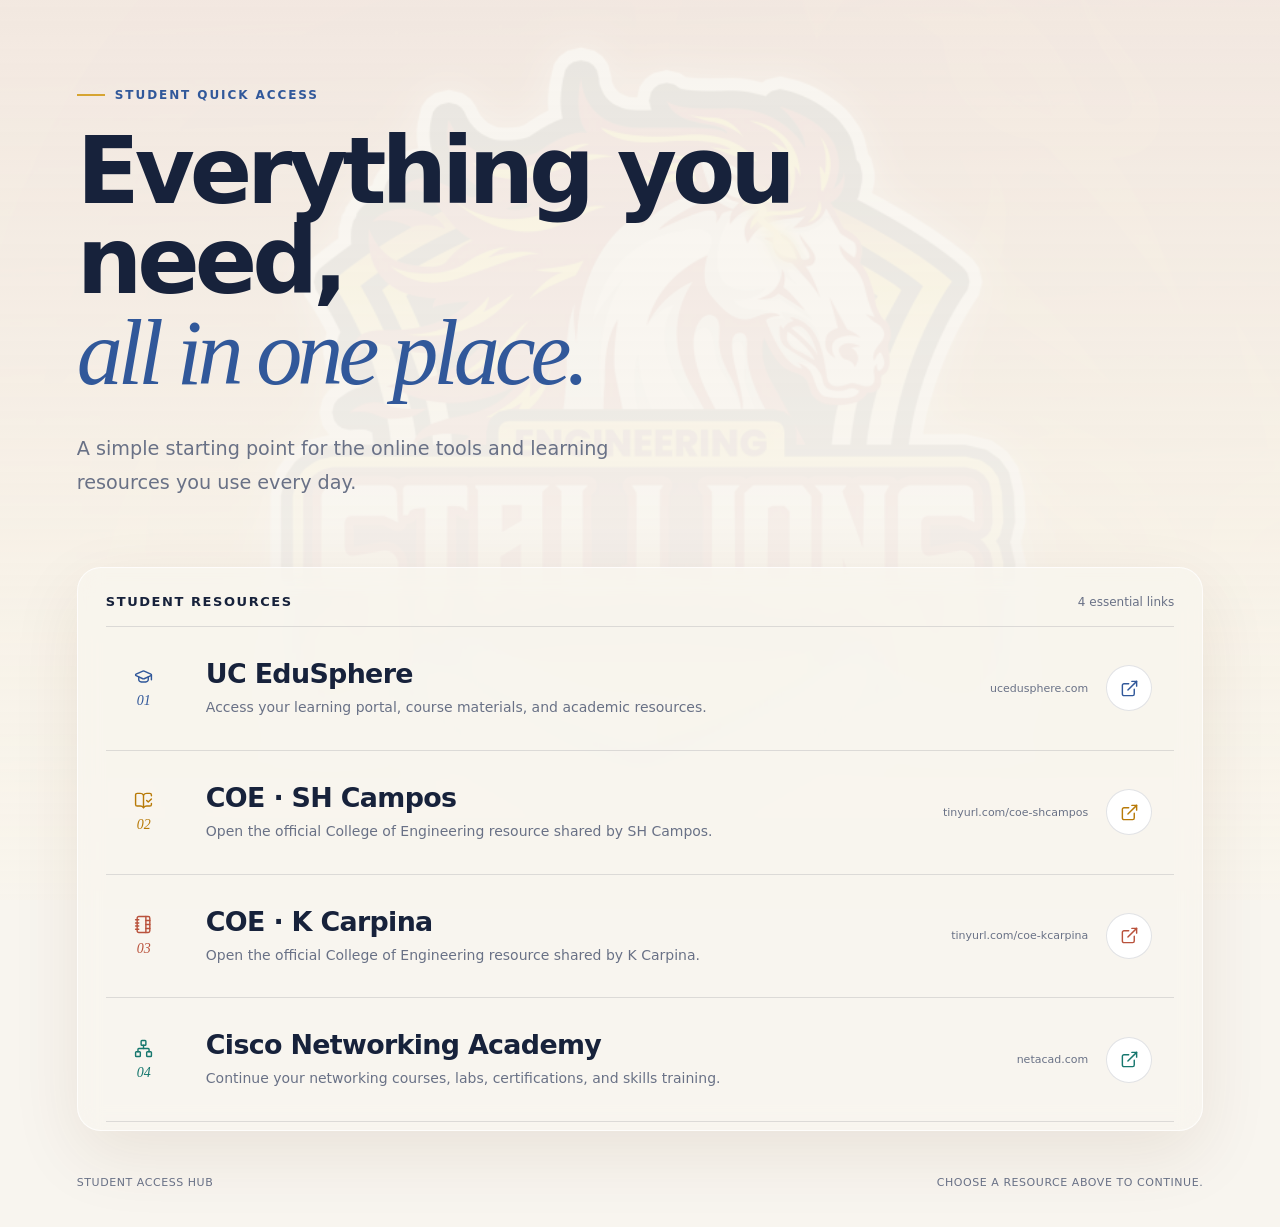
==== index.html @ c62813d9 "Add files via upload" ====
<!doctype html>
<html lang="en">
  <head>
    <meta charset="utf-8" />
    <meta name="viewport" content="width=device-width, initial-scale=1" />
    <meta name="description" content="Centralized access to essential student websites and learning resources." />
    <meta property="og:title" content="Student Access Hub" />
    <meta property="og:description" content="Centralized access to essential student websites and learning resources." />
    <meta property="og:image" content="assets/og.png" />
    <title>Student Access Hub</title>
    <link rel="stylesheet" href="styles.css" />
  </head>
  <body>
    <main>
      <section class="hero" aria-labelledby="page-title">
        <div class="eyebrow"><span></span> Student quick access</div>
        <h1 id="page-title">Everything you need,<br /><em>all in one place.</em></h1>
        <p class="intro">A simple starting point for the online tools and learning resources you use every day.</p>
      </section>

      <section class="resources" aria-label="Student websites">
        <div class="section-heading"><h2>Student resources</h2><p>4 essential links</p></div>
        <div class="resource-list">
          <a class="resource-card blue" href="https://ucedusphere.com/" target="_blank" rel="noopener noreferrer" aria-label="Open UC EduSphere in a new tab">
            <span class="resource-index" aria-hidden="true"><i data-lucide="graduation-cap"></i><span>01</span></span>
            <span class="resource-copy"><strong>UC EduSphere</strong><span>Access your learning portal, course materials, and academic resources.</span></span>
            <span class="resource-action"><small>ucedusphere.com</small><span class="arrow" aria-hidden="true"><i data-lucide="external-link"></i></span></span>
          </a>

          <a class="resource-card gold" href="https://tinyurl.com/coe-shcampos" target="_blank" rel="noopener noreferrer" aria-label="Open COE SH Campos in a new tab">
            <span class="resource-index" aria-hidden="true"><i data-lucide="book-open-check"></i><span>02</span></span>
            <span class="resource-copy"><strong>COE · SH Campos</strong><span>Open the official College of Engineering resource shared by SH Campos.</span></span>
            <span class="resource-action"><small>tinyurl.com/coe-shcampos</small><span class="arrow" aria-hidden="true"><i data-lucide="external-link"></i></span></span>
          </a>

          <a class="resource-card coral" href="https://tinyurl.com/coe-kcarpina" target="_blank" rel="noopener noreferrer" aria-label="Open COE K Carpina in a new tab">
            <span class="resource-index" aria-hidden="true"><i data-lucide="notebook-tabs"></i><span>03</span></span>
            <span class="resource-copy"><strong>COE · K Carpina</strong><span>Open the official College of Engineering resource shared by K Carpina.</span></span>
            <span class="resource-action"><small>tinyurl.com/coe-kcarpina</small><span class="arrow" aria-hidden="true"><i data-lucide="external-link"></i></span></span>
          </a>

          <a class="resource-card teal" href="https://www.netacad.com/" target="_blank" rel="noopener noreferrer" aria-label="Open Cisco Networking Academy in a new tab">
            <span class="resource-index" aria-hidden="true"><i data-lucide="network"></i><span>04</span></span>
            <span class="resource-copy"><strong>Cisco Networking Academy</strong><span>Continue your networking courses, labs, certifications, and skills training.</span></span>
            <span class="resource-action"><small>netacad.com</small><span class="arrow" aria-hidden="true"><i data-lucide="external-link"></i></span></span>
          </a>
        </div>
      </section>

      <footer><p>Student Access Hub</p><p>Choose a resource above to continue.</p></footer>
    </main>
    <script src="lucide.min.js"></script>
    <script>lucide.createIcons({ attrs: { "stroke-width": 1.8 } });</script>
  </body>
</html>
---- styles.css ----
:root { --ink: #17223b; --paper: #f8f5ef; --muted: #697186; --line: rgba(23,34,59,.13); }
* { box-sizing: border-box; }
html { scroll-behavior: smooth; }
body { margin: 0; background: var(--paper); color: var(--ink); font-family: Inter, ui-sans-serif, system-ui, -apple-system, BlinkMacSystemFont, "Segoe UI", sans-serif; }
main { min-height: 100vh; position: relative; overflow: hidden; padding: 0 6vw; isolation: isolate; }
main::before { content: ""; position: fixed; z-index: -2; inset: 0; pointer-events: none; background: url("assets/stallions-background.png") center top / cover no-repeat; opacity: .18; }
main::after { content: ""; position: fixed; z-index: -1; inset: 0; pointer-events: none; background: linear-gradient(180deg, rgba(248,245,239,.66) 0%, rgba(248,245,239,.78) 48%, rgba(248,245,239,.94) 100%); }
.hero, .resources, footer { position: relative; z-index: 1; }
.hero { max-width: 1160px; margin: 0 auto; padding: 88px 0 68px; }
.eyebrow { display: flex; align-items: center; gap: 10px; margin-bottom: 24px; color: #31589a; font-size: 12px; font-weight: 800; letter-spacing: .16em; text-transform: uppercase; }
.eyebrow span { width: 28px; height: 2px; background: #d6a432; }
h1 { margin: 0; max-width: 920px; font-size: clamp(3rem,7.2vw,6.8rem); line-height: .98; letter-spacing: -.055em; font-weight: 750; }
h1 em { color: #31589a; font-family: Georgia, "Times New Roman", serif; font-weight: 500; }
.intro { max-width: 590px; margin: 34px 0 0; color: var(--muted); font-size: clamp(1rem,1.5vw,1.2rem); line-height: 1.75; }
.resources { max-width: 1160px; margin: 0 auto; padding: 26px 28px 8px; border: 1px solid rgba(255,255,255,.72); border-radius: 24px; background: rgba(248,245,239,.72); box-shadow: 0 24px 70px rgba(88,44,6,.09); backdrop-filter: blur(12px); }
.section-heading { display: flex; justify-content: space-between; align-items: baseline; padding-bottom: 17px; border-bottom: 1px solid var(--line); }
.section-heading h2 { margin: 0; font-size: 13px; letter-spacing: .12em; text-transform: uppercase; }
.section-heading p { margin: 0; color: var(--muted); font-size: 12px; }
.resource-list { display: grid; }
.resource-card { --accent: #31589a; display: grid; grid-template-columns: 76px minmax(0,1fr) auto; gap: 24px; align-items: center; padding: 31px 22px 31px 0; border-bottom: 1px solid var(--line); color: inherit; text-decoration: none; transition: padding .22s ease, background .22s ease; }
.resource-card.gold { --accent: #b87a08; }
.resource-card.coral { --accent: #b9523c; }
.resource-card.teal { --accent: #16776e; }
.resource-card:hover { padding-left: 22px; background: rgba(255,255,255,.68); }
.resource-card:focus-visible { outline: 3px solid var(--accent); outline-offset: -3px; }
.resource-index { display: grid; justify-items: center; gap: 7px; color: var(--accent); }
.resource-index svg { width: 19px; height: 19px; }
.resource-index span { font-family: Georgia, "Times New Roman", serif; font-size: 14px; font-style: italic; }
.resource-copy { display: grid; gap: 8px; }
.resource-copy strong { font-size: clamp(1.2rem,2.1vw,1.75rem); letter-spacing: -.025em; }
.resource-copy > span { max-width: 580px; color: var(--muted); font-size: 14px; line-height: 1.55; }
.resource-action { display: flex; align-items: center; gap: 18px; color: var(--muted); }
.resource-action small { font-size: 11px; }
.arrow { display: grid; place-items: center; width: 46px; height: 46px; border: 1px solid var(--line); border-radius: 50%; background: white; color: var(--accent); transition: transform .22s ease, color .22s ease, background .22s ease; }
.arrow svg { width: 19px; height: 19px; }
.resource-card:hover .arrow { transform: translate(3px,-3px); color: white; background: var(--accent); }
footer { max-width: 1160px; margin: 0 auto; display: flex; justify-content: space-between; padding: 45px 0 38px; color: var(--muted); font-size: 11px; letter-spacing: .05em; text-transform: uppercase; }
footer p { margin: 0; }
@media (max-width: 680px) { main { padding: 0 20px; } main::before { background-position: 48% top; opacity: .15; } .hero { padding: 58px 0 48px; } .resources { padding: 20px 16px 4px; border-radius: 18px; } .resource-card { grid-template-columns: 44px 1fr auto; gap: 12px; padding: 25px 4px 25px 0; } .resource-card:hover { padding-left: 8px; } .resource-copy > span, .resource-action small { display: none; } .arrow { width: 40px; height: 40px; } footer { gap: 20px; } }
@media (prefers-reduced-motion: reduce) { * { scroll-behavior: auto !important; transition: none !important; } }
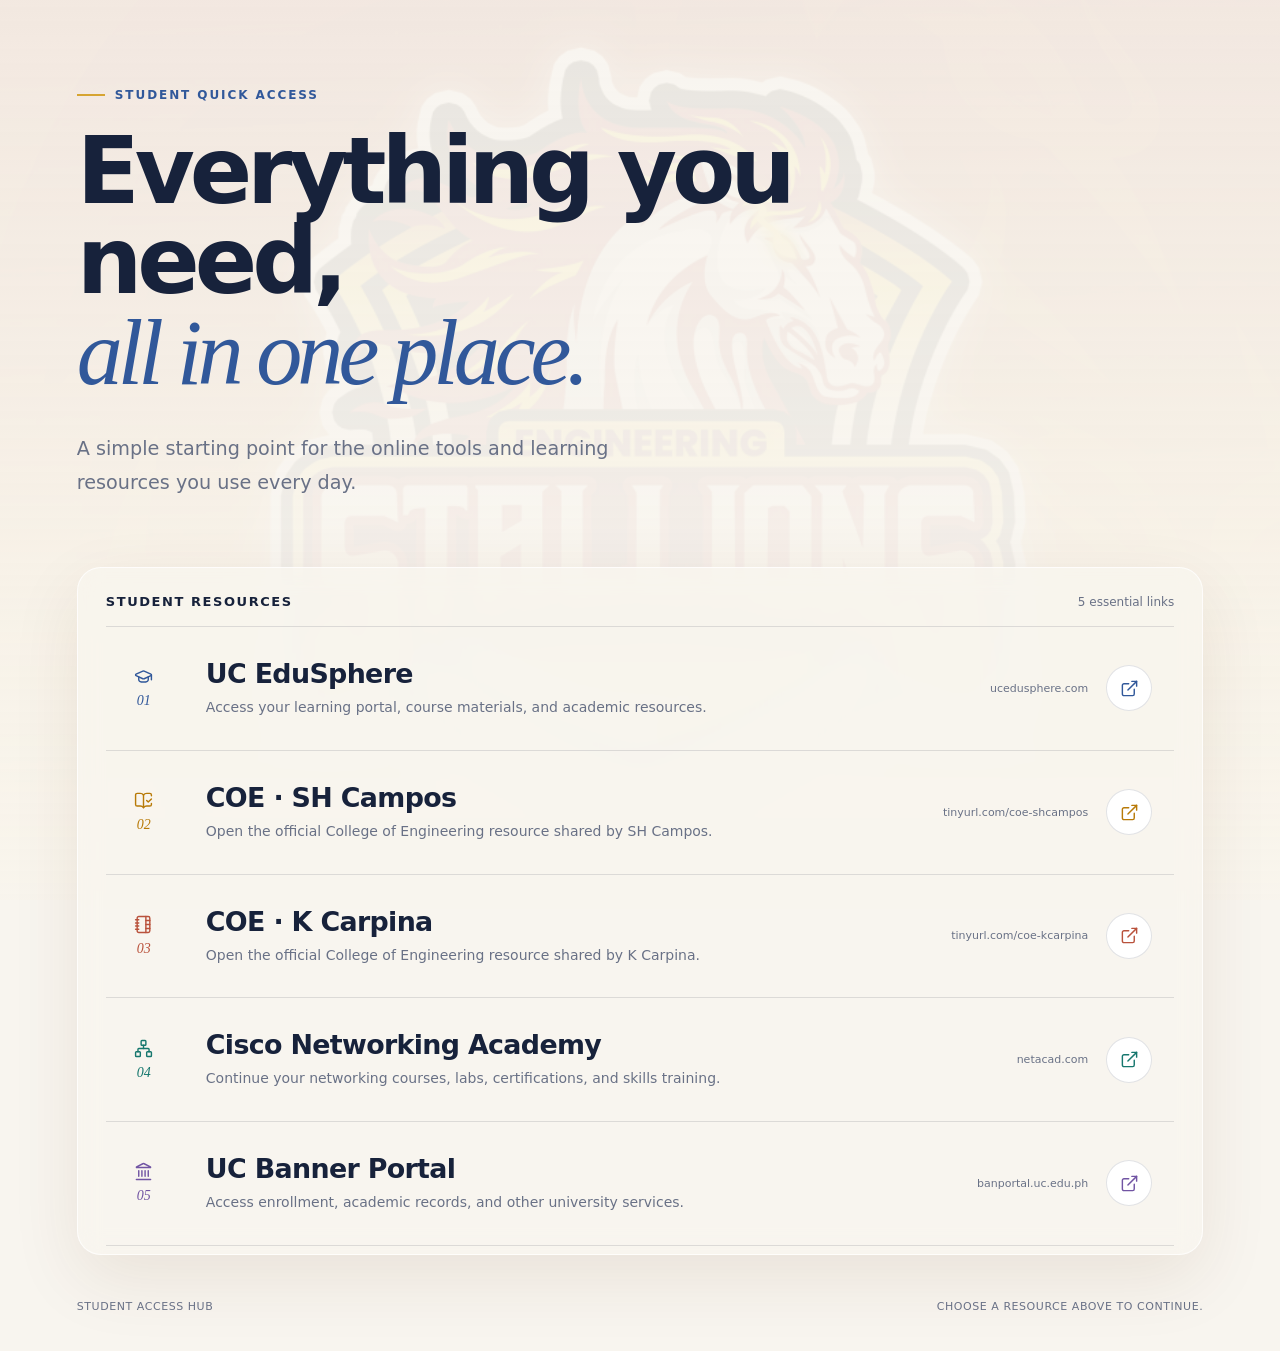
==== commit 4812bb8a: "Add files via upload" ====
--- a/index.html
+++ b/index.html
@@ -19,7 +19,7 @@
       </section>
 
       <section class="resources" aria-label="Student websites">
-        <div class="section-heading"><h2>Student resources</h2><p>4 essential links</p></div>
+        <div class="section-heading"><h2>Student resources</h2><p>5 essential links</p></div>
         <div class="resource-list">
           <a class="resource-card blue" href="https://ucedusphere.com/" target="_blank" rel="noopener noreferrer" aria-label="Open UC EduSphere in a new tab">
             <span class="resource-index" aria-hidden="true"><i data-lucide="graduation-cap"></i><span>01</span></span>
@@ -44,6 +44,12 @@
             <span class="resource-copy"><strong>Cisco Networking Academy</strong><span>Continue your networking courses, labs, certifications, and skills training.</span></span>
             <span class="resource-action"><small>netacad.com</small><span class="arrow" aria-hidden="true"><i data-lucide="external-link"></i></span></span>
           </a>
+
+          <a class="resource-card violet" href="https://banportal.uc.edu.ph/" target="_blank" rel="noopener noreferrer" aria-label="Open UC Banner Portal in a new tab">
+            <span class="resource-index" aria-hidden="true"><i data-lucide="landmark"></i><span>05</span></span>
+            <span class="resource-copy"><strong>UC Banner Portal</strong><span>Access enrollment, academic records, and other university services.</span></span>
+            <span class="resource-action"><small>banportal.uc.edu.ph</small><span class="arrow" aria-hidden="true"><i data-lucide="external-link"></i></span></span>
+          </a>
         </div>
       </section>
 
--- a/styles.css
+++ b/styles.css
@@ -21,6 +21,7 @@
 .resource-card.gold { --accent: #b87a08; }
 .resource-card.coral { --accent: #b9523c; }
 .resource-card.teal { --accent: #16776e; }
+.resource-card.violet { --accent: #7154a3; }
 .resource-card:hover { padding-left: 22px; background: rgba(255,255,255,.68); }
 .resource-card:focus-visible { outline: 3px solid var(--accent); outline-offset: -3px; }
 .resource-index { display: grid; justify-items: center; gap: 7px; color: var(--accent); }
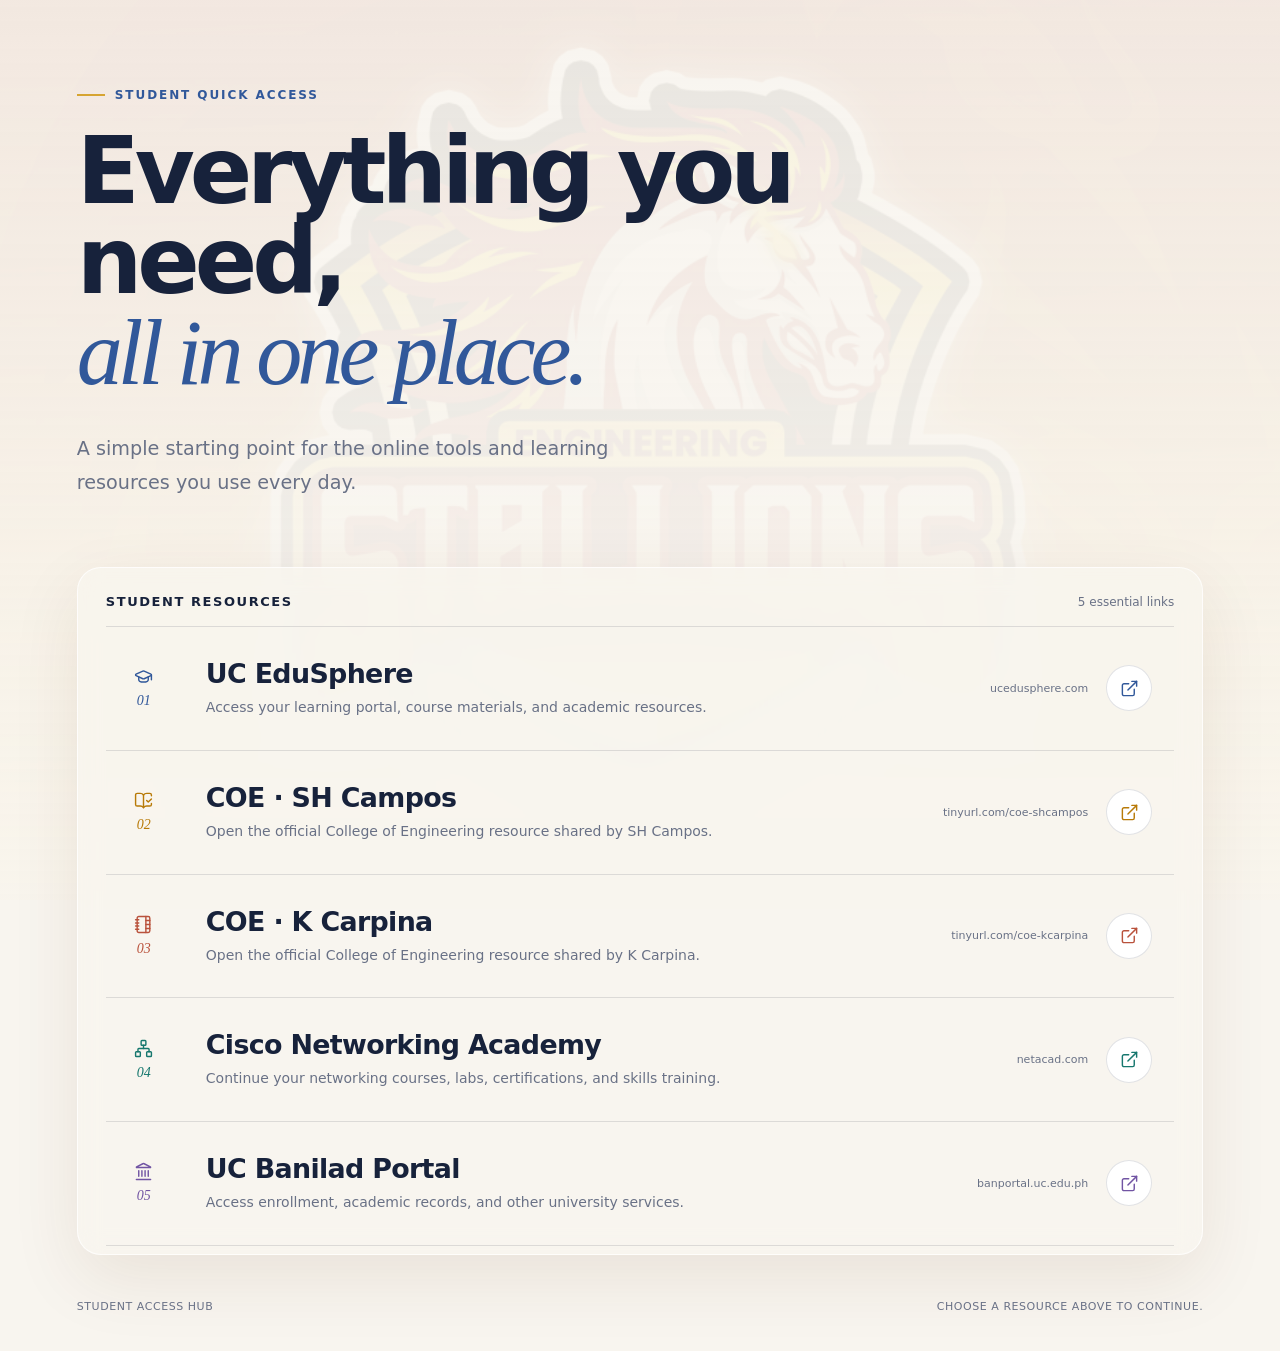
==== commit cbba1183: "Update index.html" ====
--- a/index.html
+++ b/index.html
@@ -47,7 +47,7 @@
 
           <a class="resource-card violet" href="https://banportal.uc.edu.ph/" target="_blank" rel="noopener noreferrer" aria-label="Open UC Banner Portal in a new tab">
             <span class="resource-index" aria-hidden="true"><i data-lucide="landmark"></i><span>05</span></span>
-            <span class="resource-copy"><strong>UC Banner Portal</strong><span>Access enrollment, academic records, and other university services.</span></span>
+            <span class="resource-copy"><strong>UC Banilad Portal</strong><span>Access enrollment, academic records, and other university services.</span></span>
             <span class="resource-action"><small>banportal.uc.edu.ph</small><span class="arrow" aria-hidden="true"><i data-lucide="external-link"></i></span></span>
           </a>
         </div>
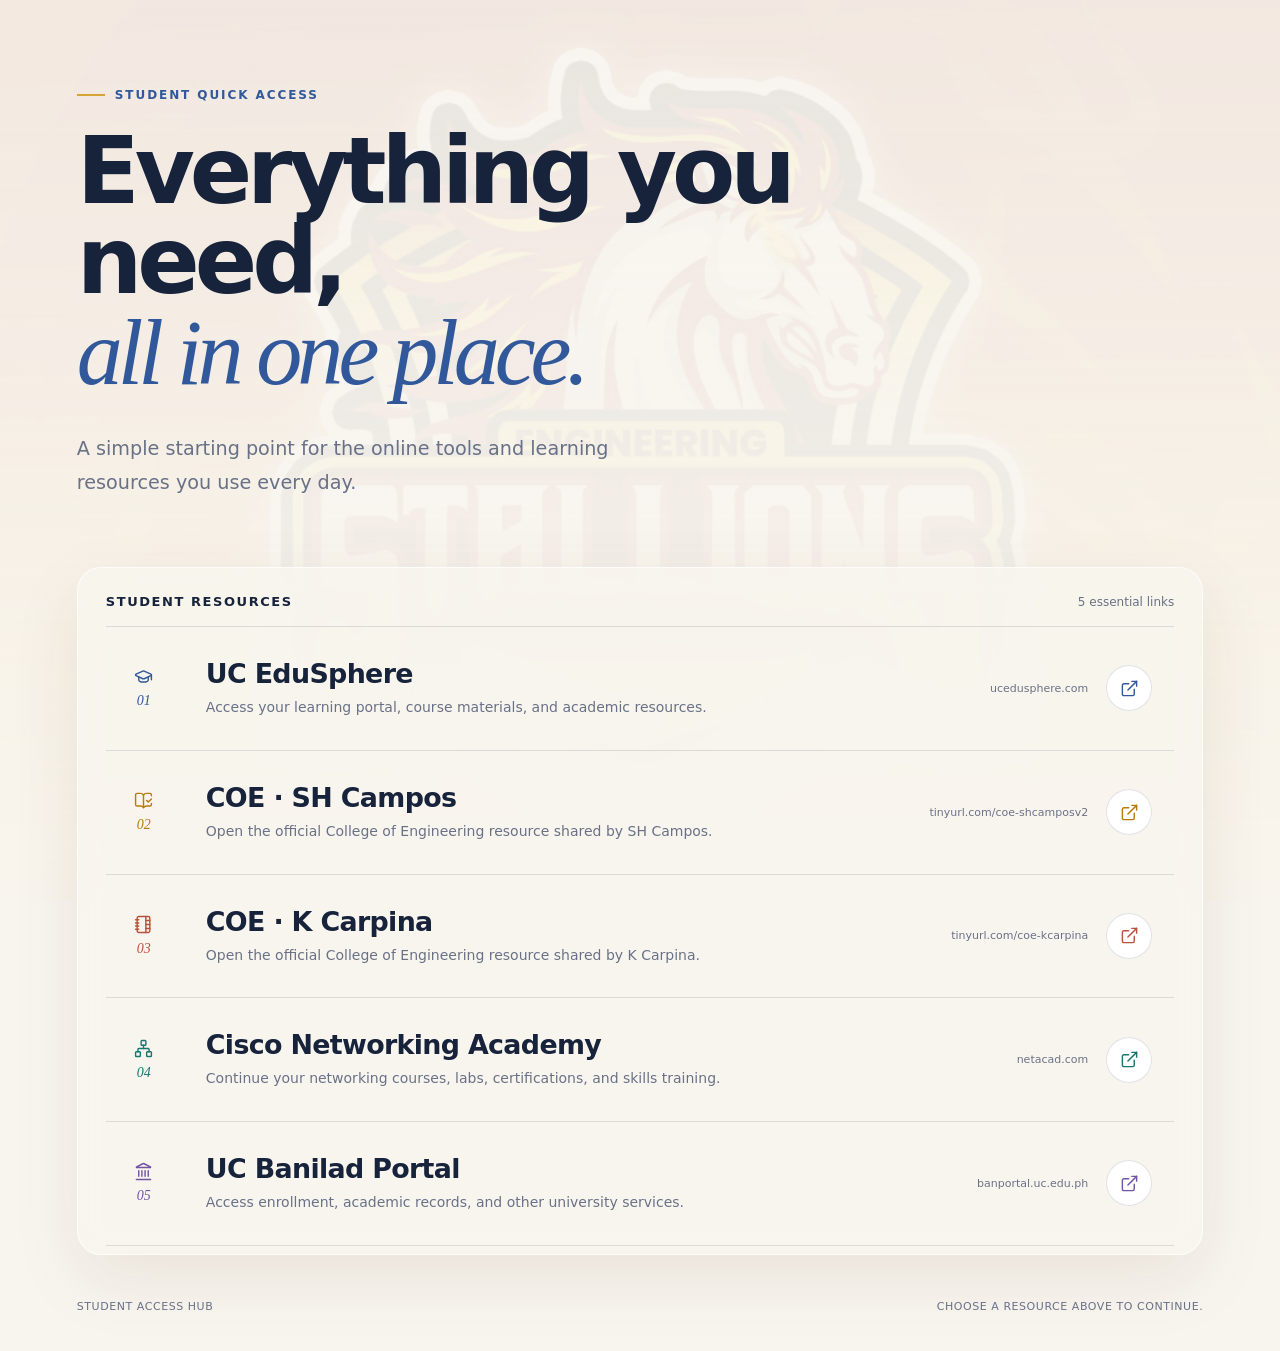
==== commit 01bd3847: "Update index.html" ====
--- a/index.html
+++ b/index.html
@@ -27,10 +27,10 @@
             <span class="resource-action"><small>ucedusphere.com</small><span class="arrow" aria-hidden="true"><i data-lucide="external-link"></i></span></span>
           </a>
 
-          <a class="resource-card gold" href="https://tinyurl.com/coe-shcampos" target="_blank" rel="noopener noreferrer" aria-label="Open COE SH Campos in a new tab">
+          <a class="resource-card gold" href="https://tinyurl.com/coe-shcamposv2" target="_blank" rel="noopener noreferrer" aria-label="Open COE SH Campos in a new tab">
             <span class="resource-index" aria-hidden="true"><i data-lucide="book-open-check"></i><span>02</span></span>
             <span class="resource-copy"><strong>COE · SH Campos</strong><span>Open the official College of Engineering resource shared by SH Campos.</span></span>
-            <span class="resource-action"><small>tinyurl.com/coe-shcampos</small><span class="arrow" aria-hidden="true"><i data-lucide="external-link"></i></span></span>
+            <span class="resource-action"><small>tinyurl.com/coe-shcamposv2</small><span class="arrow" aria-hidden="true"><i data-lucide="external-link"></i></span></span>
           </a>
 
           <a class="resource-card coral" href="https://tinyurl.com/coe-kcarpina" target="_blank" rel="noopener noreferrer" aria-label="Open COE K Carpina in a new tab">
